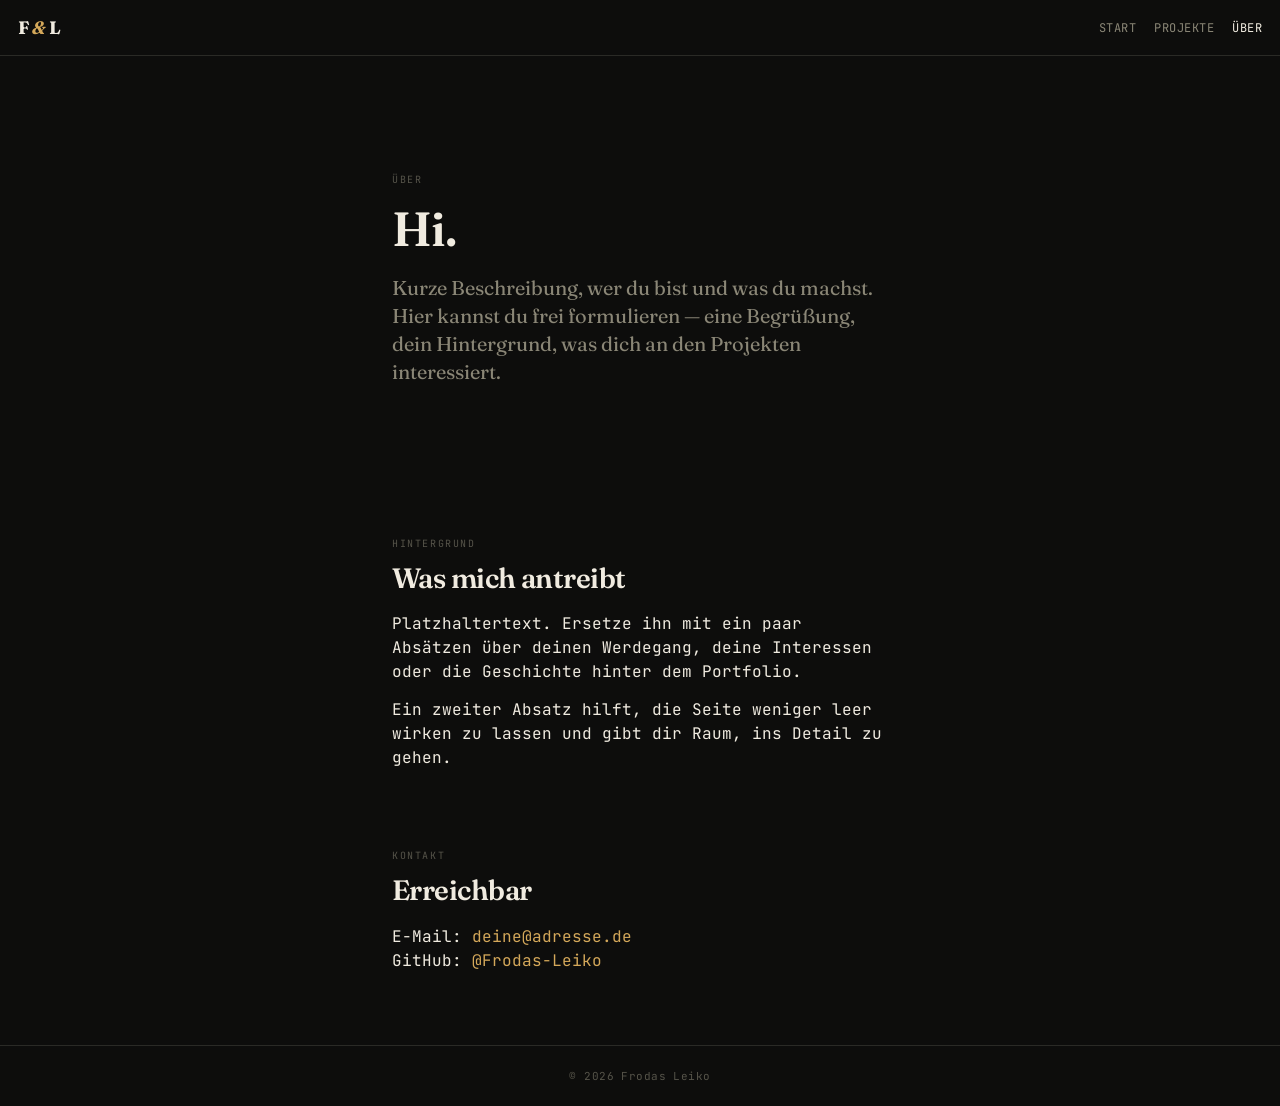
==== about.html @ 073f4ec4 "Initial commit: portfolio structure with design system - Landing, projects and about pages - Shared " ====
<!DOCTYPE html>
<html lang="de">
<head>
  <meta charset="UTF-8">
  <meta name="viewport" content="width=device-width, initial-scale=1.0, viewport-fit=cover">
  <meta name="theme-color" content="#0d0d0c">
  <title>Über — Frodas Leiko</title>
  <link rel="stylesheet" href="assets/css/main.css">
</head>
<body>

  <header class="site-header">
    <a href="index.html" class="brand">F <span class="ampersand">&amp;</span> L</a>
    <nav class="site-nav">
      <a href="index.html">Start</a>
      <a href="projects.html">Projekte</a>
      <a href="about.html" class="active">Über</a>
    </nav>
  </header>

  <main class="site-main reading">

    <section class="hero">
      <span class="label">Über</span>
      <h1>Hi.</h1>
      <p class="lead">
        Kurze Beschreibung, wer du bist und was du machst. Hier kannst du frei
        formulieren — eine Begrüßung, dein Hintergrund, was dich an den Projekten
        interessiert.
      </p>
    </section>

    <section>
      <span class="label">Hintergrund</span>
      <h2 style="margin-top: var(--s-2); margin-bottom: var(--s-4);">Was mich antreibt</h2>
      <p>
        Platzhaltertext. Ersetze ihn mit ein paar Absätzen über deinen Werdegang,
        deine Interessen oder die Geschichte hinter dem Portfolio.
      </p>
      <p>
        Ein zweiter Absatz hilft, die Seite weniger leer wirken zu lassen und gibt
        dir Raum, ins Detail zu gehen.
      </p>
    </section>

    <section>
      <span class="label">Kontakt</span>
      <h2 style="margin-top: var(--s-2); margin-bottom: var(--s-4);">Erreichbar</h2>
      <p>
        E-Mail: <a href="mailto:deine@adresse.de">deine@adresse.de</a><br>
        GitHub: <a href="https://github.com/Frodas-Leiko">@Frodas-Leiko</a>
      </p>
    </section>

  </main>

  <footer class="site-footer">
    © 2026 Frodas Leiko
  </footer>

</body>
</html>
---- assets/css/main.css ----
/* ============================================================
   PORTFOLIO — main.css
   Single source of truth für Design-Tokens und Komponenten.
   ============================================================ */

@import url('https://fonts.googleapis.com/css2?family=JetBrains+Mono:wght@400;500;700&family=Fraunces:opsz,wght@9..144,400;9..144,600;9..144,700&display=swap');

/* ============================================================
   1. DESIGN TOKENS
   ============================================================ */
:root {
  /* Farben */
  --bg:         #0d0d0c;
  --bg-card:    #161614;
  --bg-elev:    #1f1f1c;
  --line:       #2a2a26;

  --text:       #f0ebe0;
  --text-dim:   #8a8676;
  --text-faint: #56544a;

  --accent:     #d4a85a;
  --green:      #7fb069;
  --yellow:     #e8b339;
  --red:        #c95a4f;

  /* Typografie */
  --serif: 'Fraunces', Georgia, serif;
  --mono:  'JetBrains Mono', ui-monospace, monospace;

  /* Abstände — 4px-Raster */
  --s-1:  4px;
  --s-2:  8px;
  --s-3:  14px;
  --s-4:  18px;
  --s-5:  22px;
  --s-6:  28px;
  --s-7:  44px;
  --s-8:  72px;

  /* Radien */
  --r-sm: 4px;
  --r-md: 6px;
  --r-lg: 16px;

  /* Layout */
  --content-max: 720px;
  --reading-max: 540px;
}

/* ============================================================
   2. RESET & BASE
   ============================================================ */
*, *::before, *::after {
  box-sizing: border-box;
  margin: 0;
  padding: 0;
  -webkit-tap-highlight-color: transparent;
}

html {
  background: var(--bg);
  color: var(--text);
  font-family: var(--mono);
  font-size: 16px;
  line-height: 1.5;
  -webkit-font-smoothing: antialiased;
  -moz-osx-font-smoothing: grayscale;
}

body {
  min-height: 100vh;
  padding: env(safe-area-inset-top) env(safe-area-inset-right) env(safe-area-inset-bottom) env(safe-area-inset-left);
  display: flex;
  flex-direction: column;
}

img, svg {
  display: block;
  max-width: 100%;
  height: auto;
}

a {
  color: var(--accent);
  text-decoration: none;
  border-bottom: 1px solid transparent;
  transition: border-color 0.15s;
}
a:hover, a:focus {
  border-bottom-color: var(--accent);
}

::selection {
  background: var(--accent);
  color: var(--bg);
}

/* ============================================================
   3. TYPOGRAFIE
   ============================================================ */
h1, h2, h3, h4 {
  font-family: var(--serif);
  font-weight: 600;
  letter-spacing: -0.02em;
  line-height: 1.15;
}

h1 { font-size: clamp(32px, 7vw, 48px); }
h2 { font-size: clamp(24px, 5vw, 28px); }
h3 { font-size: 22px; letter-spacing: -0.01em; }
h4 { font-size: 18px; }

p { margin-bottom: var(--s-3); }
p:last-child { margin-bottom: 0; }

.lead {
  font-family: var(--serif);
  font-size: 20px;
  line-height: 1.4;
  color: var(--text-dim);
  font-weight: 400;
}

.label {
  font-family: var(--mono);
  font-size: 10px;
  font-weight: 400;
  letter-spacing: 0.16em;
  text-transform: uppercase;
  color: var(--text-faint);
}

.tag {
  display: inline-block;
  font-family: var(--mono);
  font-size: 9px;
  font-weight: 400;
  letter-spacing: 0.18em;
  text-transform: uppercase;
  color: var(--accent);
  border: 1px solid var(--accent);
  padding: 3px 8px;
  border-radius: var(--r-sm);
}

.dim { color: var(--text-dim); }
.faint { color: var(--text-faint); }

/* ============================================================
   4. LAYOUT
   ============================================================ */
.site-header {
  display: flex;
  align-items: center;
  justify-content: space-between;
  padding: var(--s-3) var(--s-4);
  border-bottom: 1px solid var(--line);
  flex-shrink: 0;
}

.brand {
  font-family: var(--serif);
  font-weight: 700;
  font-size: 18px;
  letter-spacing: -0.02em;
  color: var(--text);
  border: none;
}
.brand .ampersand {
  color: var(--accent);
  font-style: italic;
}

.site-nav {
  display: flex;
  gap: var(--s-4);
}
.site-nav a {
  font-family: var(--mono);
  font-size: 12px;
  letter-spacing: 0.04em;
  color: var(--text-dim);
  text-transform: uppercase;
  border: none;
}
.site-nav a:hover,
.site-nav a.active {
  color: var(--text);
}

.site-main {
  flex: 1;
  width: 100%;
  max-width: var(--content-max);
  margin: 0 auto;
  padding: var(--s-7) var(--s-5);
}

.site-main.reading {
  max-width: var(--reading-max);
}

.site-footer {
  padding: var(--s-5) var(--s-4);
  border-top: 1px solid var(--line);
  font-size: 11px;
  color: var(--text-faint);
  text-align: center;
  letter-spacing: 0.04em;
}
.site-footer a {
  color: var(--text-dim);
  border: none;
}

section + section {
  margin-top: var(--s-8);
}

/* Hero */
.hero {
  padding: var(--s-7) 0 var(--s-8);
}
.hero .label {
  margin-bottom: var(--s-3);
  display: block;
}
.hero h1 {
  margin-bottom: var(--s-4);
}
.hero .lead {
  max-width: var(--reading-max);
}

/* ============================================================
   5. KOMPONENTEN
   ============================================================ */

/* --- Card --- */
.card {
  background: var(--bg-card);
  border: 1px solid var(--line);
  border-radius: var(--r-md);
  padding: var(--s-5);
}

.card-link {
  display: block;
  background: var(--bg-card);
  border: 1px solid var(--line);
  border-radius: var(--r-md);
  padding: var(--s-5);
  color: var(--text);
  transition: border-color 0.15s, background 0.15s;
}
.card-link:hover,
.card-link:focus {
  border-color: var(--text-dim);
  background: var(--bg-elev);
}

.card-link .label {
  margin-bottom: var(--s-2);
  display: block;
}
.card-link h3 {
  margin-bottom: var(--s-2);
}
.card-link p {
  color: var(--text-dim);
  font-size: 14px;
  line-height: 1.5;
}

/* --- Button --- */
.btn {
  display: inline-block;
  background: var(--accent);
  color: var(--bg);
  border: none;
  padding: var(--s-3) var(--s-5);
  font-family: var(--mono);
  font-size: 14px;
  font-weight: 700;
  letter-spacing: 0.08em;
  text-transform: uppercase;
  border-radius: var(--r-md);
  cursor: pointer;
  text-align: center;
  transition: opacity 0.15s;
}
.btn:active { opacity: 0.8; }
.btn:disabled { opacity: 0.3; cursor: not-allowed; }

.btn-secondary {
  background: transparent;
  color: var(--text);
  border: 1px solid var(--line);
}
.btn-secondary:hover,
.btn-secondary:focus {
  border-color: var(--text-dim);
}

.btn-block { display: block; width: 100%; }

/* --- Chip / Pill --- */
.chip {
  display: inline-block;
  background: transparent;
  border: 1px solid var(--line);
  color: var(--text-dim);
  padding: var(--s-2) var(--s-3);
  font-family: var(--mono);
  font-size: 12px;
  border-radius: var(--r-sm);
  cursor: pointer;
}
.chip.active {
  border-color: var(--accent);
  color: var(--accent);
}

/* --- Input --- */
.input {
  width: 100%;
  background: var(--bg-card);
  border: 1px solid var(--line);
  color: var(--text);
  font-family: var(--mono);
  font-size: 16px;
  padding: var(--s-3) var(--s-4);
  border-radius: var(--r-md);
  outline: none;
  transition: border-color 0.15s;
}
.input:focus { border-color: var(--text-dim); }

/* --- Project Grid --- */
.grid {
  display: grid;
  gap: var(--s-4);
}
.grid-2 { grid-template-columns: 1fr; }

@media (min-width: 640px) {
  .grid-2 { grid-template-columns: 1fr 1fr; }
}

/* --- List --- */
.list-plain {
  list-style: none;
}
.list-plain li {
  padding: var(--s-3) 0;
  border-bottom: 1px solid var(--line);
}
.list-plain li:last-child {
  border-bottom: none;
}

/* --- Inline metadata --- */
.meta {
  display: flex;
  flex-wrap: wrap;
  gap: var(--s-3);
  font-size: 11px;
  color: var(--text-faint);
  text-transform: uppercase;
  letter-spacing: 0.08em;
}

/* ============================================================
   6. UTILITIES
   ============================================================ */
.stack-1 > * + * { margin-top: var(--s-1); }
.stack-2 > * + * { margin-top: var(--s-2); }
.stack-3 > * + * { margin-top: var(--s-3); }
.stack-4 > * + * { margin-top: var(--s-4); }
.stack-5 > * + * { margin-top: var(--s-5); }
.stack-6 > * + * { margin-top: var(--s-6); }

.text-center { text-align: center; }
.hidden { display: none !important; }

/* ============================================================
   7. RESPONSIVE
   ============================================================ */
@media (min-width: 600px) {
  .site-main {
    padding: var(--s-8) var(--s-5);
  }
}
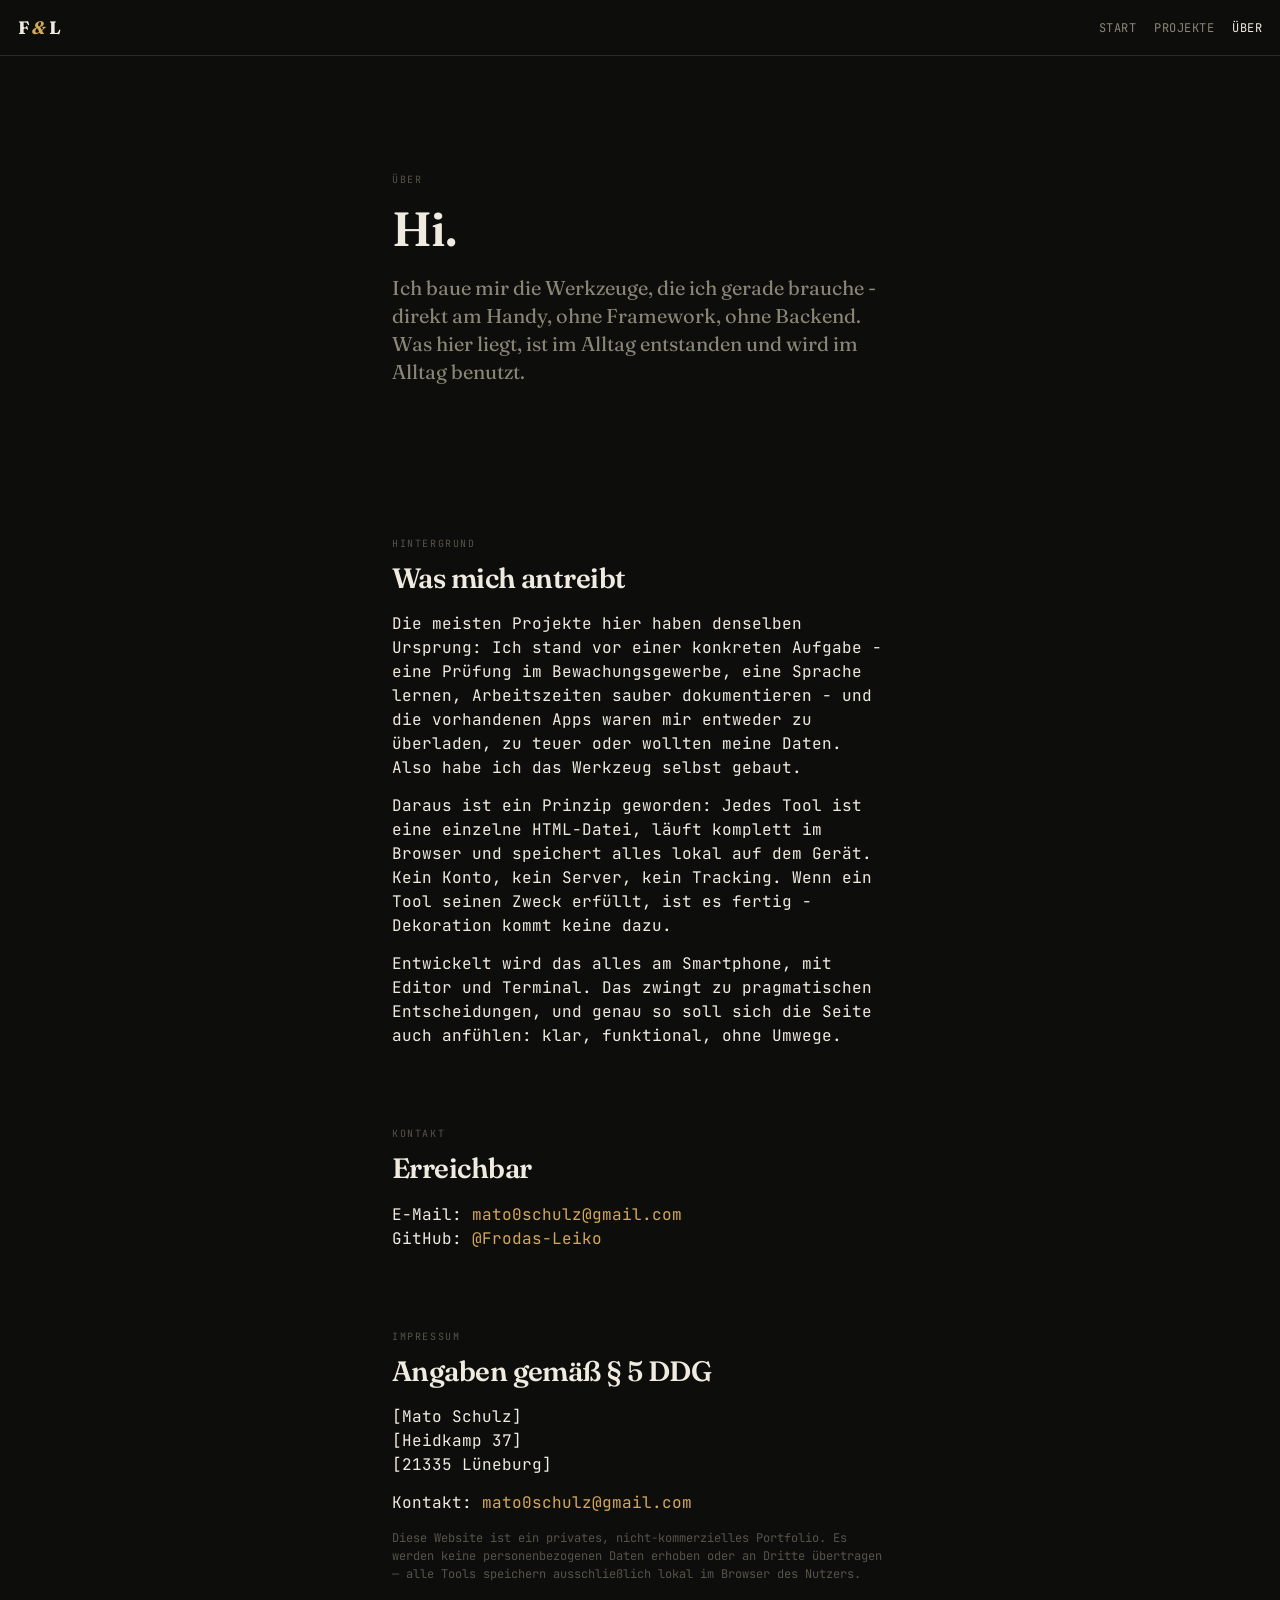
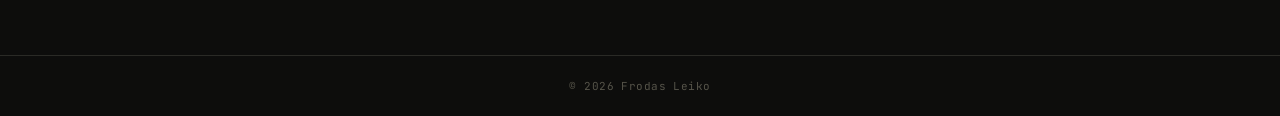
==== commit dc8c7ba6: "Tools in Website integriert, erster Produktiv-Stand - Zurück-Buttons (← zur Startseite) in alle sech" ====
--- a/about.html
+++ b/about.html
@@ -24,9 +24,9 @@
       <span class="label">Über</span>
       <h1>Hi.</h1>
       <p class="lead">
-        Kurze Beschreibung, wer du bist und was du machst. Hier kannst du frei
-        formulieren — eine Begrüßung, dein Hintergrund, was dich an den Projekten
-        interessiert.
+        Ich baue mir die Werkzeuge, die ich gerade brauche - direkt am Handy,
+        ohne Framework, ohne Backend. Was hier liegt, ist im Alltag entstanden
+        und wird im Alltag benutzt.
       </p>
     </section>
 
@@ -34,12 +34,22 @@
       <span class="label">Hintergrund</span>
       <h2 style="margin-top: var(--s-2); margin-bottom: var(--s-4);">Was mich antreibt</h2>
       <p>
-        Platzhaltertext. Ersetze ihn mit ein paar Absätzen über deinen Werdegang,
-        deine Interessen oder die Geschichte hinter dem Portfolio.
+        Die meisten Projekte hier haben denselben Ursprung: Ich stand vor einer
+        konkreten Aufgabe - eine Prüfung im Bewachungsgewerbe, eine Sprache lernen,
+        Arbeitszeiten sauber dokumentieren - und die vorhandenen Apps waren mir
+        entweder zu überladen, zu teuer oder wollten meine Daten. Also habe ich
+        das Werkzeug selbst gebaut.
       </p>
       <p>
-        Ein zweiter Absatz hilft, die Seite weniger leer wirken zu lassen und gibt
-        dir Raum, ins Detail zu gehen.
+        Daraus ist ein Prinzip geworden: Jedes Tool ist eine einzelne HTML-Datei,
+        läuft komplett im Browser und speichert alles lokal auf dem Gerät. Kein
+        Konto, kein Server, kein Tracking. Wenn ein Tool seinen Zweck erfüllt,
+        ist es fertig - Dekoration kommt keine dazu.
+      </p>
+      <p>
+        Entwickelt wird das alles am Smartphone, mit Editor und Terminal. Das
+        zwingt zu pragmatischen Entscheidungen, und genau so soll sich die Seite
+        auch anfühlen: klar, funktional, ohne Umwege.
       </p>
     </section>
 
@@ -47,8 +57,26 @@
       <span class="label">Kontakt</span>
       <h2 style="margin-top: var(--s-2); margin-bottom: var(--s-4);">Erreichbar</h2>
       <p>
-        E-Mail: <a href="mailto:deine@adresse.de">deine@adresse.de</a><br>
+        E-Mail: <a href="mailto:mato0schulz@gmail.com">mato0schulz@gmail.com</a><br>
         GitHub: <a href="https://github.com/Frodas-Leiko">@Frodas-Leiko</a>
+      </p>
+    </section>
+
+    <section id="impressum">
+      <span class="label">Impressum</span>
+      <h2 style="margin-top: var(--s-2); margin-bottom: var(--s-4);">Angaben gemäß § 5 DDG</h2>
+      <p>
+        [Mato Schulz]<br>
+        [Heidkamp 37]<br>
+        [21335 Lüneburg]
+      </p>
+      <p>
+        Kontakt: <a href="mailto:mato0schulz@gmail.com">mato0schulz@gmail.com</a>
+      </p>
+      <p class="faint" style="font-size: 12px;">
+        Diese Website ist ein privates, nicht-kommerzielles Portfolio. Es werden
+        keine personenbezogenen Daten erhoben oder an Dritte übertragen — alle
+        Tools speichern ausschließlich lokal im Browser des Nutzers.
       </p>
     </section>
 
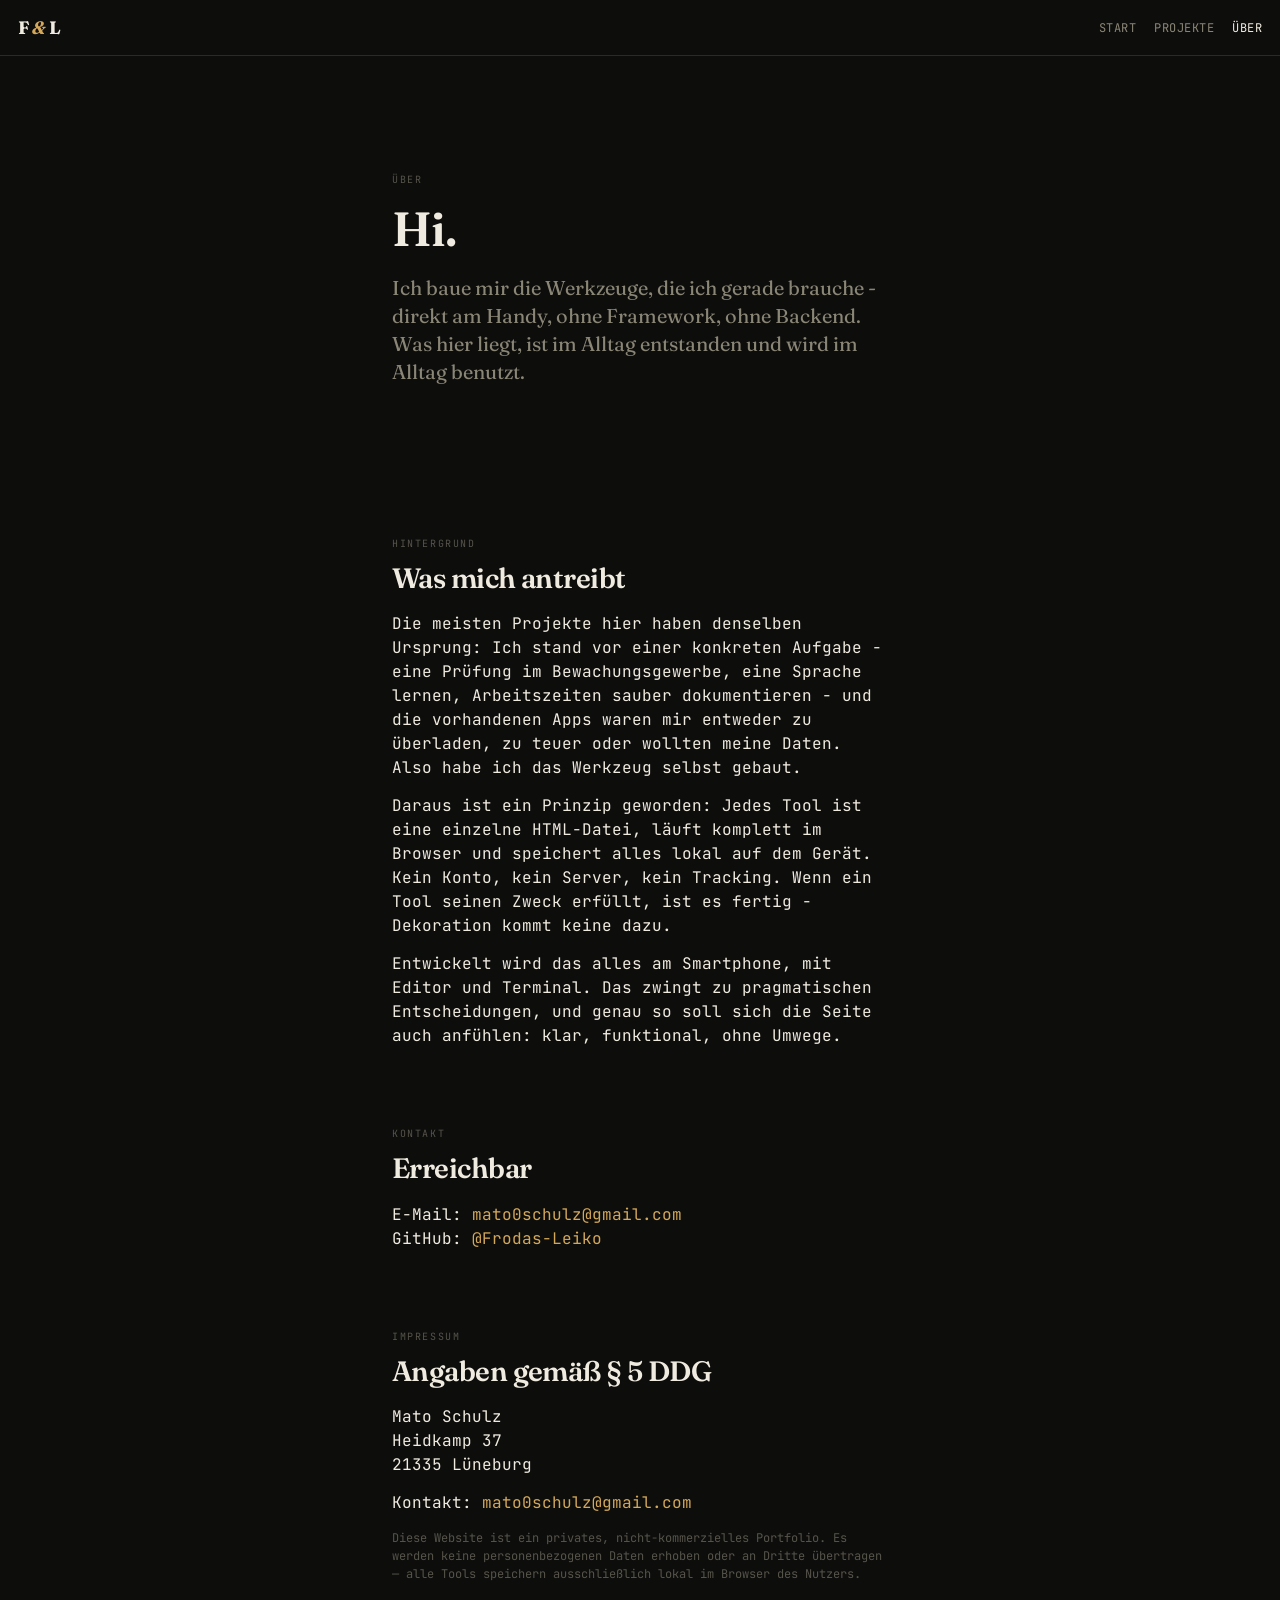
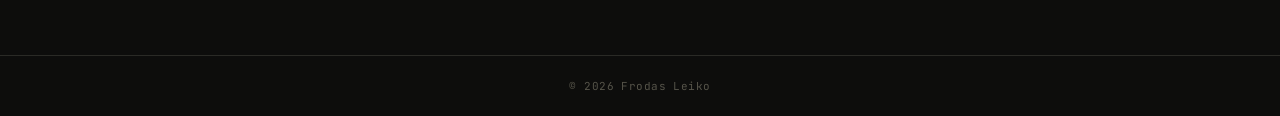
==== commit b0659ea5: "update about.html" ====
--- a/about.html
+++ b/about.html
@@ -66,9 +66,9 @@
       <span class="label">Impressum</span>
       <h2 style="margin-top: var(--s-2); margin-bottom: var(--s-4);">Angaben gemäß § 5 DDG</h2>
       <p>
-        [Mato Schulz]<br>
-        [Heidkamp 37]<br>
-        [21335 Lüneburg]
+        Mato Schulz<br>
+        Heidkamp 37<br>
+        21335 Lüneburg
       </p>
       <p>
         Kontakt: <a href="mailto:mato0schulz@gmail.com">mato0schulz@gmail.com</a>
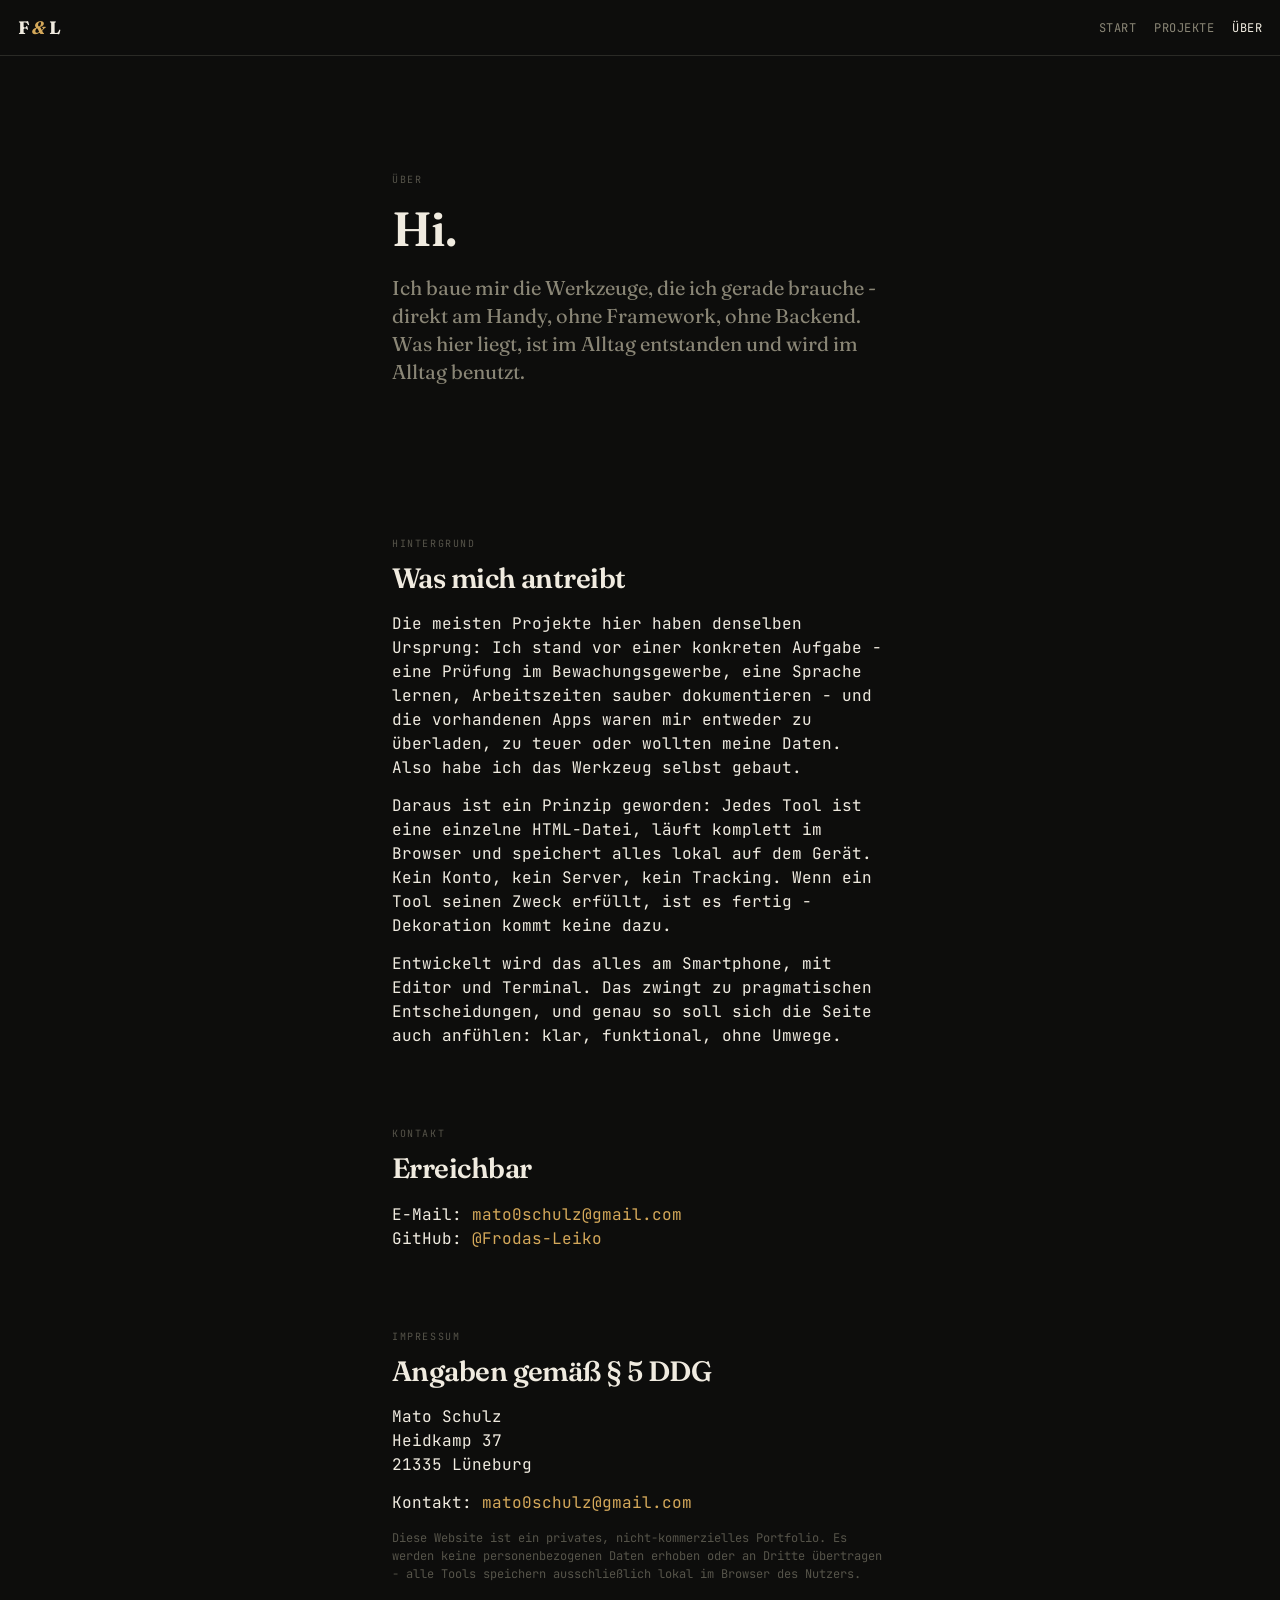
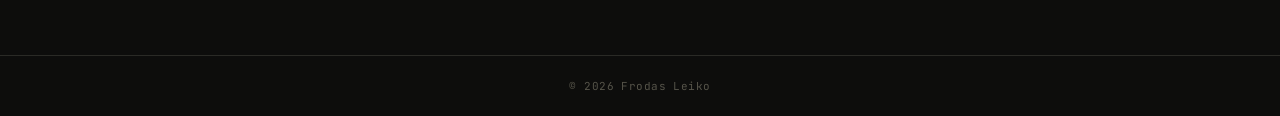
==== commit 30f545e1: "update about.html" ====
--- a/about.html
+++ b/about.html
@@ -75,7 +75,7 @@
       </p>
       <p class="faint" style="font-size: 12px;">
         Diese Website ist ein privates, nicht-kommerzielles Portfolio. Es werden
-        keine personenbezogenen Daten erhoben oder an Dritte übertragen — alle
+        keine personenbezogenen Daten erhoben oder an Dritte übertragen - alle
         Tools speichern ausschließlich lokal im Browser des Nutzers.
       </p>
     </section>
